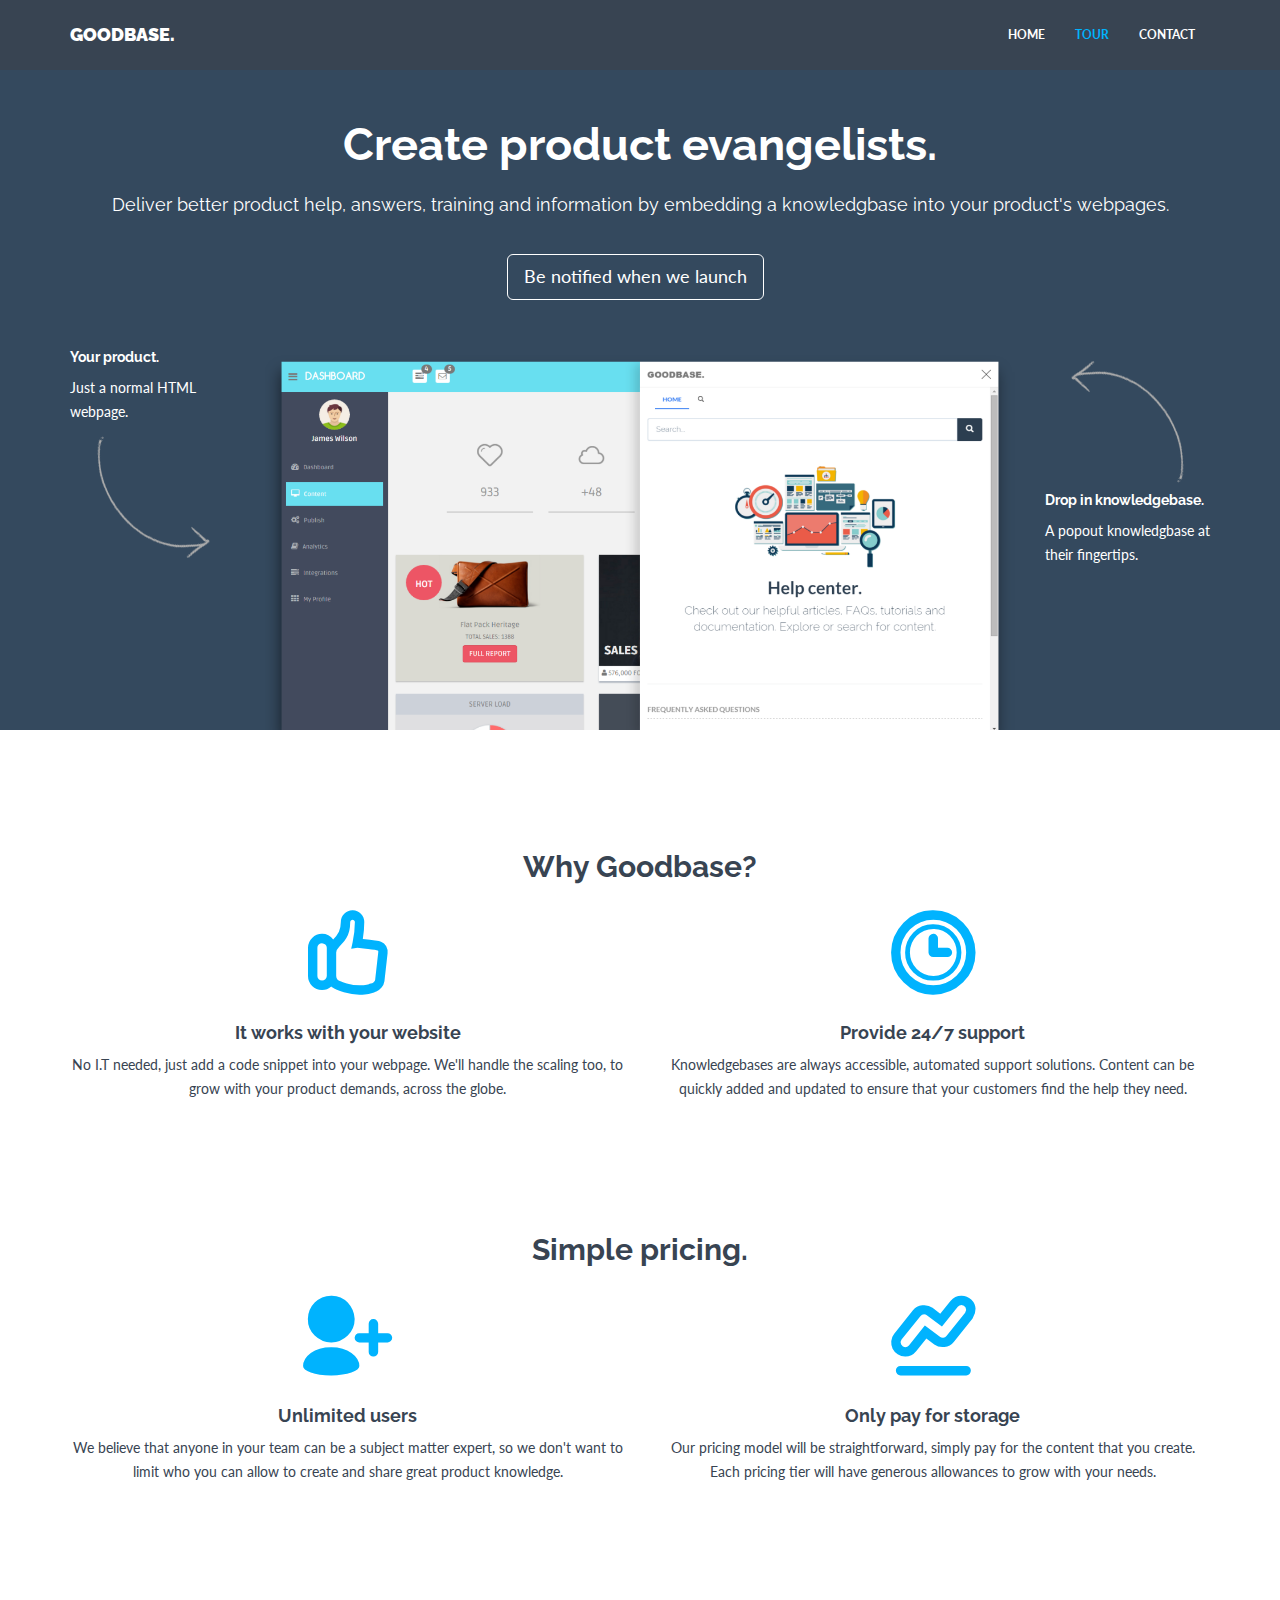
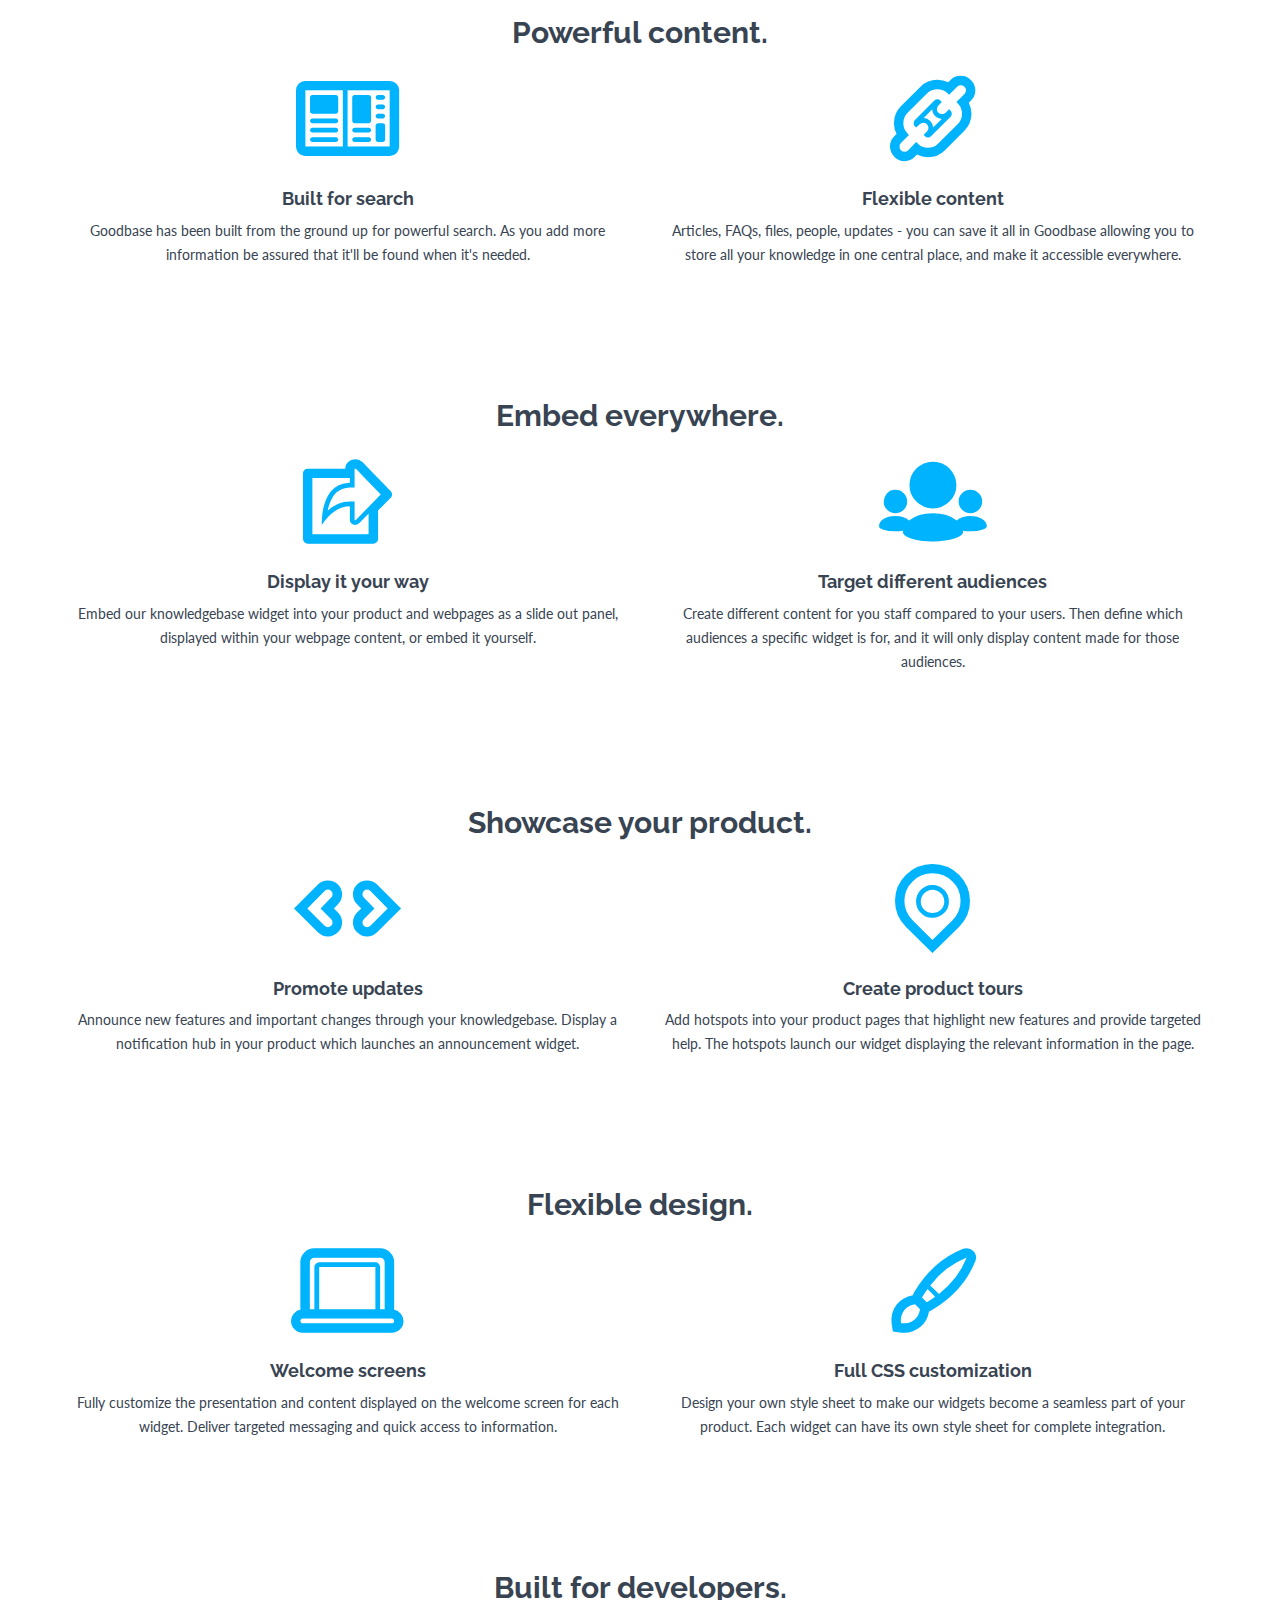
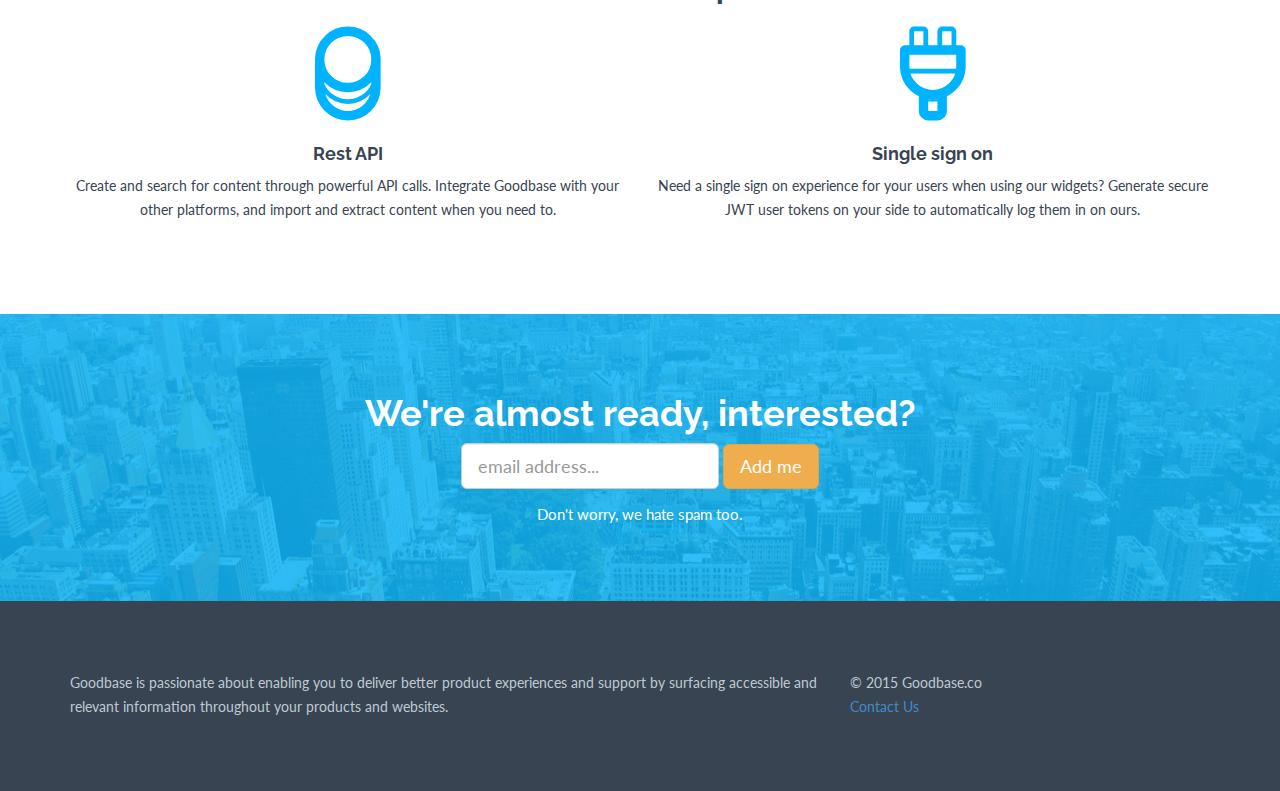
==== tour.html @ d30fa62b "Updated tour + GA code" ====
<!DOCTYPE html>
<html lang="en">
  <head>
    <meta charset="utf-8">
    <meta http-equiv="X-UA-Compatible" content="IE=edge">
    <meta name="viewport" content="width=device-width, initial-scale=1">

	<meta name="description" content="Create product evangelists. Deliver better product help, answers, training and information by embedding a knowledgbase into every webpage.">
	<meta name="keywords" content="">

	<!-- Facebook Metadata /-->
	<meta property="fb:page_id" content="">
	<meta property="og:image" content="">
	<meta property="og:description" content="Create product evangelists. Deliver better product help, answers, training and information by embedding a knowledgbase into every webpage.">
	<meta property="og:title" content="Goodbase. Deliver better product help through embeddable knowledgbases.">

	<!-- Google+ Metadata /-->
	<meta itemprop="name" content="Goodbase. Deliver better product help through embeddable knowledgbases.">
	<meta itemprop="description" content="Create product evangelists. Deliver better product help, answers, training and information by embedding a knowledgbase into every webpage.">
	<meta itemprop="image" content="">	
	
    <link rel="shortcut icon" href="assets/ico/favicon.png" type="image/x-icon">

    <title>Goodbase. Deliver better product help through embeddable knowledgbases.</title>

    <!-- Bootstrap core CSS -->
	<link rel="stylesheet" href="https://maxcdn.bootstrapcdn.com/font-awesome/4.4.0/css/font-awesome.min.css">
    <link href="assets/css/bootstrap.css" rel="stylesheet">

    <!-- Custom styles for this template -->
    <link href="assets/css/style.css" rel="stylesheet">
	
	<style>
	@font-face {
		  font-family: 'fontello';
		  src: url('assets/fonts/fontello/font/fontello.eot?59121317');
		  src: url('assets/fonts/fontello/font/fontello.eot?59121317#iefix') format('embedded-opentype'),
			   url('assets/fonts/fontello/font/fontello.woff?59121317') format('woff'),
			   url('assets/fonts/fontello/font/fontello.ttf?59121317') format('truetype'),
			   url('assets/fonts/fontello/font/fontello.svg?59121317#fontello') format('svg');
		  font-weight: normal;
		  font-style: normal;
    }

    .demo-icon
    {
		  font-family: "fontello";
		  font-style: normal;
		  font-weight: normal;
		  speak: none;
		 
		  display: inline-block;
		  text-decoration: inherit;
		  text-align: center;
		  /* opacity: .8; */
		 
		  /* For safety - reset parent styles, that can break glyph codes*/
		  font-variant: normal;
		  text-transform: none;
		 
		  /* fix buttons height, for twitter bootstrap */
		  line-height: 1em;
		 
		  /* You can be more comfortable with increased icons size */
		  /* font-size: 120%; */
		 
		  /* Font smoothing. That was taken from TWBS */
		  -webkit-font-smoothing: antialiased;
		  -moz-osx-font-smoothing: grayscale;
		 
		  /* Uncomment for 3D effect */
		  /* text-shadow: 1px 1px 1px rgba(127, 127, 127, 0.3); */
    }	
	
	#service i {
		color: #00b3fe;
		font-size: 90px;
	}	
	</style>

    <!-- Just for debugging purposes. Don't actually copy this line! -->
    <!--[if lt IE 9]><script src="../../assets/js/ie8-responsive-file-warning.js"></script><![endif]-->

    <!-- HTML5 shim and Respond.js IE8 support of HTML5 elements and media queries -->
    <!--[if lt IE 9]>
      <script src="https://oss.maxcdn.com/libs/html5shiv/3.7.0/html5shiv.js"></script>
      <script src="https://oss.maxcdn.com/libs/respond.js/1.4.2/respond.min.js"></script>
    <![endif]-->
    
    <script src="assets/js/modernizr.js"></script>
  </head>

  <body>

    <!-- Fixed navbar -->
    <div class="navbar navbar-default navbar-fixed-top" role="navigation">
      <div class="container">
        <div class="navbar-header">
          <button type="button" class="navbar-toggle" data-toggle="collapse" data-target=".navbar-collapse">
            <span class="sr-only">Toggle navigation</span>
            <span class="icon-bar"></span>
            <span class="icon-bar"></span>
            <span class="icon-bar"></span>
          </button>
          <a class="navbar-brand" href="index.html">GOODBASE.</a>
        </div>
        <div class="navbar-collapse collapse navbar-right">
          <ul class="nav navbar-nav">
            <li><a href="index.html">HOME</a></li>
			<li class="active"><a href="tour.html">TOUR</a></li>
            <li><a href="mailto:hello@goodbase.co">CONTACT</a></li>
          </ul>
        </div><!--/.nav-collapse -->
      </div>
    </div>

	<!-- *****************************************************************************************************************
	 HEADERWRAP
	 ***************************************************************************************************************** -->
	<div id="headerwrap">
	    <div class="container">
	    	<div class="row centered">
	    		<div class="col-lg-12">
					<h1>Create product evangelists.</h1>
					<h3>Deliver better product help, answers, training and information by embedding a knowledgbase into your product's webpages.</h3>
					
					<div style="margin-top: 40px; margin-bottom: 20px;">
						<button class="btn btn-lg btn-warn" style="margin-right: 10px;" onclick="$('html, body').animate({ scrollTop: $(document).height() }, 'slow'); return false;">Be notified when we launch</button>
					</div>					
					
					<br>
	    		</div>
	    		
	    		<div class="col-lg-2">
	    			<h5>Your product.</h5>
	    			<p>Just a normal HTML webpage.</p>
	    			<img class="hidden-xs hidden-sm hidden-md" src="assets/img/arrow1.png">
	    		</div>
	    		<div class="col-lg-8">
	    			<img class="img-responsive" src="assets/img/image3355.png" alt="">
	    		</div>
	    		<div class="col-lg-2">
	    			<br>
	    			<img class="hidden-xs hidden-sm hidden-md" src="assets/img/arrow2.png">
	    			<h5>Drop in knowledgebase.</h5>
	    			<p>A popout knowledgbase at their fingertips.</p>
	    		</div>
	    	</div>
	    </div> <!--/ .container -->
	</div>	 
	
	<!-- *****************************************************************************************************************
	 SERVICE LOGOS
	 ***************************************************************************************************************** -->
	 
	 <div id="service">
	 	<div class="container">
 			<div class="row centered">
				<h2>Why Goodbase?</h2>
				
 				<div class="col-md-6">
 					<i class="demo-icon icon-thumbs-up">&#xe801;</i>
 					<h4>It works with your website</h4>
 					<p>No I.T needed, just add a code snippet into your webpage. We'll handle the scaling too, to grow with your product demands, across the globe.</p>
 				</div>
 				<div class="col-md-6">
 					<i class="demo-icon icon-clock">&#xe800;</i>
 					<h4>Provide 24/7 support</h4>
 					<p>Knowledgebases are always accessible, automated support solutions. Content can be quickly added and updated to ensure that your customers find the help they need.</p>
 				</div>	 				
	 		</div>
	 	</div><! --/container -->
	 </div><! --/service -->	

	 <div id="service">
	 	<div class="container">
 			<div class="row centered">
				<h2>Simple pricing.</h2>
				
 				<div class="col-md-6">
 					<i class="demo-icon icon-user-add">&#xe80c;</i>
 					<h4>Unlimited users</h4>
 					<p>We believe that anyone in your team can be a subject matter expert, so we don't want to limit who you can allow to create and share great product knowledge.</p>
 				</div>
 				<div class="col-md-6">
 					<i class="demo-icon icon-chart-outline">&#xe80d;</i>
 					<h4>Only pay for storage</h4>
 					<p>Our pricing model will be straightforward, simply pay for the content that you create. Each pricing tier will have generous allowances to grow with your needs.</p>
 				</div>	 				
	 		</div>
	 	</div><! --/container -->
	 </div><! --/service -->		 

	 <div id="service">
	 	<div class="container">
 			<div class="row centered">
				<h2>Powerful content.</h2>

 				<div class="col-md-6">
 					<i class="demo-icon icon-news">&#xe804;</i>
 					<h4>Built for search</h4>
 					<p>Goodbase has been built from the ground up for powerful search. As you add more information be assured that it'll be found when it's needed.</p>
 				</div>
 				<div class="col-md-6">
 					<i class="demo-icon icon-link-outline">&#xe805;</i>
 					<h4>Flexible content</h4>
 					<p>Articles, FAQs, files, people, updates - you can save it all in Goodbase allowing you to store all your knowledge in one central place, and make it accessible everywhere.</p>
 				</div>	 				
	 		</div>
	 	</div><! --/container -->
	 </div><! --/service -->	

	 <div id="service">
	 	<div class="container">
 			<div class="row centered">
				<h2>Embed everywhere.</h2>

 				<div class="col-md-6">
 					<i class="demo-icon icon-export-outline">&#xe808;</i>
 					<h4>Display it your way</h4>
 					<p>Embed our knowledgebase widget into your product and webpages as a slide out panel, displayed within your webpage content, or embed it yourself.</p>
 				</div>
 				<div class="col-md-6">
 					<i class="demo-icon icon-users">&#xe807;</i>
 					<h4>Target different audiences</h4>
 					<p>Create different content for you staff compared to your users. Then define which audiences a specific widget is for, and it will only display content made for those audiences.</p>
 				</div>	 				
	 		</div>
	 	</div><! --/container -->
	 </div><! --/service -->	

	 <div id="service">
	 	<div class="container">
 			<div class="row centered">
				<h2>Showcase your product.</h2>

 				<div class="col-md-6">
 					<i class="demo-icon icon-code-outline">&#xe806;</i>
 					<h4>Promote updates</h4>
 					<p>Announce new features and important changes through your knowledgebase. Display a notification hub in your product which launches an announcement widget.</p>
 				</div>
 				<div class="col-md-6">
 					<i class="demo-icon icon-location-outline">&#xe809;</i>
 					<h4>Create product tours</h4>
 					<p>Add hotspots into your product pages that highlight new features and provide targeted help. The hotspots launch our widget displaying the relevant information in the page.</p>
 				</div>	 				
	 		</div>
	 	</div><! --/container -->
	 </div><! --/service -->

	 <div id="service">
	 	<div class="container">
 			<div class="row centered">
				<h2>Flexible design.</h2>

 				<div class="col-md-6">
 					<i class="demo-icon icon-laptop">&#xe80a;</i>
 					<h4>Welcome screens</h4>
 					<p>Fully customize the presentation and content displayed on the welcome screen for each widget. Deliver targeted messaging and quick access to information.</p>
 				</div>
 				<div class="col-md-6">
 					<i class="demo-icon icon-brush">&#xe80b;</i>
 					<h4>Full CSS customization</h4>
 					<p>Design your own style sheet to make our widgets become a seamless part of your product. Each widget can have its own style sheet for complete integration.</p>
 				</div>	 				
	 		</div>
	 	</div><! --/container -->
	 </div><! --/service -->	

	 <div id="service">
	 	<div class="container">
 			<div class="row centered">
				<h2>Built for developers.</h2>

 				<div class="col-md-6">
 					<i class="demo-icon icon-database">&#xe803;</i>
 					<h4>Rest API</h4>
 					<p>Create and search for content through powerful API calls. Integrate Goodbase with your other platforms, and import and extract content when you need to.</p>
 				</div>
 				<div class="col-md-6">
 					<i class="demo-icon icon-plug">&#xe80e;</i>
 					<h4>Single sign on</h4>
 					<p>Need a single sign on experience for your users when using our widgets? Generate secure JWT user tokens on your side to automatically log them in on ours.</p>
 				</div>	 				
	 		</div>
	 	</div><! --/container -->
	 </div><! --/service -->		 
	  	 
	 
	<!-- *****************************************************************************************************************
	 TESTIMONIALS
	 ***************************************************************************************************************** -->

	 <div id="twrap">
	 	<div class="container centered">
	 		<div class="row">
	 			<div class="col-lg-8 col-lg-offset-2">
					<h1 style="color: #fff;">We're almost ready, interested?</h1>

					<!-- Begin the Form --> 			
					<form id="mc-form" action="http://goodbase.us12.list-manage.com/subscribe/post" method="post" class="form-inline">
						<!-- Input of E-Mail --> 
						<div class="form-group">		
							<input id="mc-email" name="email" class="form-control input-lg" type="email" placeholder="email address...">			
						</div>			
						<!-- Send Button -->			
						<div class="form-group">			
							 <button name="send" type="submit" class="btn btn-warning btn-lg">Add me</button>			
						</div>		
						
						<input type="hidden" name="u" value="bdab701926ed905ad9d76db5b">
						<input type="hidden" name="id" value="03a71bf733">		        			 
					</form> 
					<!-- End of the Form --> 			
					
					<!-- Text Promise we do not spam -->
					<div>		
						<p class="spam">Don't worry, we hate spam too.</p>		
					</div>					
					
	 			</div>
	 		</div><! --/row -->
	 	</div><! --/container -->
	 </div><! --/twrap -->		 

	<!-- *****************************************************************************************************************
	 FOOTER
	 ***************************************************************************************************************** -->
	 <div id="footerwrap">
	 	<div class="container">
		 	<div class="row">
		 		<div class="col-lg-8">
		 			<p>Goodbase is passionate about enabling you to deliver better product experiences and support by surfacing accessible and relevant information throughout your products and websites.</p>
		 		</div>
		 		<div class="col-lg-4">
		 			<p>
						© 2015 Goodbase.co<br/>
		 				<a href="mailto:hello@goodbase.co" class="open">Contact Us</a>
		 			</p>
		 		</div>
		 	
		 	</div><! --/row -->
	 	</div><! --/container -->
	 </div><! --/footerwrap -->
	 
    <!-- Bootstrap core JavaScript
    ================================================== -->
    <!-- Placed at the end of the document so the pages load faster -->
    <script src="https://ajax.googleapis.com/ajax/libs/jquery/1.11.0/jquery.min.js"></script>
    <script src="assets/js/bootstrap.min.js"></script>
	<script src="assets/js/jquery.ajaxchimp.js"></script>
	
	<script src="assets/js/retina-1.1.0.js"></script>
	<script src="assets/js/jquery.hoverdir.js"></script>
	<script src="assets/js/jquery.hoverex.min.js"></script>
	<script src="assets/js/jquery.prettyPhoto.js"></script>
  	<script src="assets/js/jquery.isotope.min.js"></script>
  	<script src="assets/js/custom.js"></script>

	<script>
	  (function(i,s,o,g,r,a,m){i['GoogleAnalyticsObject']=r;i[r]=i[r]||function(){
	  (i[r].q=i[r].q||[]).push(arguments)},i[r].l=1*new Date();a=s.createElement(o),
	  m=s.getElementsByTagName(o)[0];a.async=1;a.src=g;m.parentNode.insertBefore(a,m)
	  })(window,document,'script','//www.google-analytics.com/analytics.js','ga');

	  ga('create', 'UA-69988189-1', 'auto');
	  ga('send', 'pageview');

	</script>

  </body>
</html>
---- assets/css/style.css ----
/*	################################################################

	Author: Carlos Alvarez
	URL: http://alvarez.is

	Project Name: SOLID - Bootstrap 3 Theme
	Version: 1.0
	URL: http://alvarez.is
	
################################################################# */ 
@import url(http://fonts.googleapis.com/css?family=Raleway:400,700,900);
@import url(http://fonts.googleapis.com/css?family=Lato:400,900);
@import url("prettyPhoto.css") screen;
@import url("hoverex-all.css") screen;

/*	################################################################
	1. GENERAL STRUCTURES
################################################################# */
	* { 
		margin: 0;
		padding: 0px;
	} 

body { 
	background: #ffffff; 
	margin: 0; 
	height: 100%; 
	color: #384452;
	font-family: 'Lato', sans-serif;
	font-weight: 400;
	}

h1, h2, h3, h4, h5, h6 {
	font-family: 'Raleway', sans-serif;
	font-weight: 700;
}

p { 
	padding: 0; 
	margin-bottom: 12px; 
	font-family: 'Lato', sans-serif;
	font-weight: 400;
	font-size: 14px; 
	line-height: 24px;
	color: #384452; 
	margin-top: 10px; 
}

img {
	height: auto;
	max-width: 100%;
}

a { 
	padding: 0;
	margin: 0;
	text-decoration: none; 
	-webkit-transition: background-color .4s linear, color .4s linear;
	-moz-transition: background-color .4s linear, color .4s linear;
	-o-transition: background-color .4s linear, color .4s linear;
	-ms-transition: background-color .4s linear, color .4s linear;
	transition: background-color .4s linear, color .4s linear;
}
a:hover,
a:focus {
  text-decoration: none;
  color:#01b2fe;
}

::-moz-selection  {
	color: #fff;
	text-shadow:none;
	background:#2B2E31;
}
::selection {
	color: #fff;
	text-shadow:none;
	background:#2B2E31;
}

.centered {
	text-align: center
}

/*	################################################################
	BOOTSTRAP MODIFICATIONS & TWEAKS
################################################################# */
.navbar {
	min-height: 70px;
	padding-top: 10px;
	margin-bottom: 0px;
}

.navbar-brand {
	font-family: 'Raleway', sans-serif;
	font-weight: 900;
}

.navbar-header .navbar-brand {
	color: white;
}

.navbar-default .navbar-nav > li > a {
	color: white;
	font-weight: 700;
	font-size: 12px;
}

.navbar-default .navbar-nav > li > a:hover {
	color: #00b3fe;
}

.navbar-default .navbar-nav > .active > a, .navbar-default .navbar-nav > .active > a:hover, .navbar-default .navbar-nav > .active > a:focus {
	color: #00b3fe;
	background-color: transparent;
}

.navbar-default {
	background-color: #384452;
	border-color: transparent;
}

.dropdown-menu {
	background: #384452;
}

.dropdown-menu > li > a {
	color: white;
	font-weight: 700;
	font-size: 12px;
}

.btn-theme {
  color: #fff;
  background-color: #384452;
  border-color: #384452;
  margin: 4px;
}
.btn-theme:hover,
.btn-theme:focus,
.btn-theme:active,
.btn-theme.active,
.open .dropdown-toggle.btn-theme {
  color: #fff;
  background-color: #00b3fe;
  border-color: #00b3fe;
}

.dmbutton:hover,
.dmbutton:active,
.dmbutton:focus{
	color: #ffffff;
	background-color: #222222;
	border-color: #ffffff;
}
.dmbutton {
	background:rgba(0, 0, 0, 0);
	border: 1px solid #ffffff;
	color: #ffffff;
	-webkit-border-radius: 2px;
	border-radius: 2px;
	padding-top: 1.025rem;
	padding-right: 2.25rem;
	letter-spacing:0.85px;
	padding-bottom: 1.0875rem;
	padding-left: 2.25rem;
	font-size: 1.55rem;
	cursor: pointer;
	font-weight: normal;
	line-height: normal;
	margin: 0 0 1.25rem;
	text-decoration: none;
	text-align: center;
	display: inline-block;
	-webkit-transition: background-color 300ms ease-out;
	-moz-transition: background-color 300ms ease-out;
	transition: background-color 300ms ease-out;
	-webkit-appearance: none;
	font-weight: normal !important;
}

.mtb {
	margin-top: 80px;
	margin-bottom: 80px;
}

.mb {
	margin-bottom: 60px;
}

.mt {
	margin-top: 60px;
}

.hline {
	border-bottom: 2px solid #384452;
}

.hline-w {
	border-bottom: 2px solid #ffffff;
	margin-bottom: 25px;
}
/*	################################################################
	SITE WRAPS
################################################################# */

#headerwrap {
	background-color: #00b3fe;
	min-height: 550px;
	padding-top: 100px;
	padding-bottom: 0px;
	text-align: center;
}

#headerwrap h3, h5 {
	color: white;
	font-weight: 400;
}

#headerwrap h1 {
	color: white;
	margin-bottom: 25px;
}

#headerwrap .img-responsive {
	margin: 0 auto;
}

/* Services Wrap */
#service {
	margin-top: 100px;
	margin-bottom: 80px;
}

#service i {
	color: #00b3fe;
	font-size: 60px;
	padding: 15px;
}

/* Portfolio Wrap */
#portfoliowrap {
	padding-top: 60px;
	margin-bottom: 60px;
	display: block;
	text-align: center
}

#portfoliowrap h3 {
	margin-bottom: 25px;
}

.portfolio {
	padding:0 !important;
	margin:0 !important;
	display:block;
}


.portfolio-item .title:before {border-radius:0; display:none}
.portfolio-item p {margin:0px 0 30px;}
.portfolio-item h3 {margin:-10px 0 10px; font-size:16px; text-transform:uppercase;}


.tpl6 h3
{
	color:#fff;
	margin:0;
	padding:40px 5px 0;
	font-size:16px;
	text-transform:uppercase;
}
.tpl6 .dmbutton
{
	display:inline-block;
	margin:30px 5px 20px 5px;
	font-size:13px;
}

.tpl6 .bg
{
	height:100%;
	width:100%;
	background-color:#00b3fe;
	background-color:rgba(0,179,254,.9);
	text-align:center;
}

/* Testimonials Wrap */
#twrap {
	background: url(../img/t-back.jpg) no-repeat center top;
	margin-top: 0px;
	padding-top:60px;
	padding-bottom:60px;
	text-align:center;
	background-attachment: relative;
	background-position: center center;
	width: 100%;
	
    -webkit-background-size: 100%;
    -moz-background-size: 100%;
    -o-background-size: 100%;
    background-size: 100%;

    -webkit-background-size: cover;
    -moz-background-size: cover;
    -o-background-size: cover;
    background-size: cover;
}

#twrap i {
	font-size: 50px;
	color: white;
	margin-bottom: 25px;
}

#twrap p {
	color: white;
	font-size: 15px;
	line-height: 30px;
}

/* clients logo */
#cwrap {
	background: #f7f7f7;
	margin-top: 0px;
	padding-top: 80px;
	padding-bottom: 100px;
}

#cwrap h3 {
	margin-bottom: 60px;
}

/* Footer */
#footerwrap {
	padding-top: 60px;
	padding-bottom: 60px;
	background: #384452;
}

#footerwrap p {
	color: #bfc9d3;
}

#footerwrap h4 {
	color: white;
}

#footerwrap i {
	font-size: 30px;
	color: #bfc9d3;
	padding-right: 25px;
}

#footerwrap i:hover {
	color: #00b3fe
}

/*	################################################################
	PAGE CONFIGURATIONS
################################################################# */
/* General Tweaks */

#blue {
	background: #00b3fe;
	margin-top: 60px;
	margin-bottom: 60px;
	padding-top: 25px;
	padding-bottom: 25px;
}

#blue h3 {
	color: white;
	margin-left: 15px;
}

.ctitle {
	color: #00b3fe;
	font-weight: 700;
	margin-bottom: 15px;
}

csmall {
	font-size: 12px;
	color: #b3b3b3;
}
csmall2 {
	font-size: 12px;
	color: #f39c12
}

.spacing {
	margin-top: 40px;
	margin-bottom: 40px;
}

.badge-theme {
	background: #00b3fe;
}

/* Contact Page */
#contactwrap {
	background: url(../img/contact.jpg) no-repeat center top;
	margin-top: -60px;
	padding-top:0px;
	text-align:center;
	background-attachment: relative;
	background-position: center center;
	min-height: 400px;
	width: 100%;
	
    -webkit-background-size: 100%;
    -moz-background-size: 100%;
    -o-background-size: 100%;
    background-size: 100%;

    -webkit-background-size: cover;
    -moz-background-size: cover;
    -o-background-size: cover;
    background-size: cover;
}

/* Blog Page */
.popular-posts { 
	margin: 0px;
	padding-left: 0px;
	}
	
.popular-posts li {
	list-style: none; 
	margin-bottom: 20px; 
	min-height: 70px;
}
.popular-posts li a, 
.popular-posts li a:hover {
	color:#2f2f2f; 
	text-decoration: none;
	}
	
.popular-posts li img {
	float: left; 
	margin-right: 20px;
	}
	
.popular-posts li em {
	font-family: 'Lato', sans-serif;
	font-size: 12px;
	color: #b3b3b3
	}

.popular-posts p {
	line-height: normal;
	margin-bottom: auto;
}	

.share i {
	padding-right: 15px;
	font-size: 18px;
}

.alignright {
  float: right;
}    
.badge-step { background-color:#00b3fe; font-size: 20px; }
#headerwrap {
	background-color: #34495e;
	padding-top: 60px;
}

#headerwrap h1 {
	margin-top: 60px;
	color: white;
	font-size: 45px;

}

#headerwrap h3 {
	color: white;
	font-size: 18px;
}

#headerwrap h5 {
	color: white;
	font-weight: 700;
	text-align: left;
}

#headerwrap p {
	text-align: left;
	color: white
} 

#headerwrap .btn {
	margin-right: 10px;
    background-color: transparent;
    border: 1px solid #fff;
    color: #fff;
}
#headerwrap .btn.dark {
	    background-color: #384452;
}

/* White Section */
#w {
	background: white;
	width: 100%;
	padding-top: 100px;
	padding-bottom: 100px;
}

#w .col-md-6 {
	padding-right: 0px;
}

#w p {
	color: #9f9f9f;
	font-size: 16px;
}


/* Blue Section - Picton */
#picton {
	background: #59ABE3;
	width: 100%;
	padding-top: 100px;
	padding-bottom: 100px;
	color: white;
}

#picton .col-md-6 {
	padding-left: 0px;
}

#picton p {
	color: #e9e9e9;
	font-size: 16px;
}

/* Blue Section - Curious */
#curious {
	background: #3498DB;
	width: 100%;
	padding-top: 100px;
	padding-bottom: 100px;
	color: white;
}

#curious .col-md-6 {
	padding-right: 0px;
}

#curious p {
	color: #e9e9e9;
	font-size: 16px;
}

/* Blue Section - Malibu */
#malibu {
	background: #6BB9F0;
	width: 100%;
	padding-top: 100px;
	padding-bottom: 100px;
	color: white;
}

#malibu .col-md-6 {
	padding-left: 0px;
}

#malibu p {
	color: #e9e9e9;
	font-size: 16px;
}

/* Blue Section - Jelly */
#jelly {
	background: #2574A9;
	width: 100%;
	padding-top: 100px;
	padding-bottom: 100px;
	color: white;
}

#jelly p {
	color: #e9e9e9;
	font-size: 16px;
}

#jelly h1 {
	font-size: 200px;
}

#jelly h3 {
	margin-top: 10px;
}
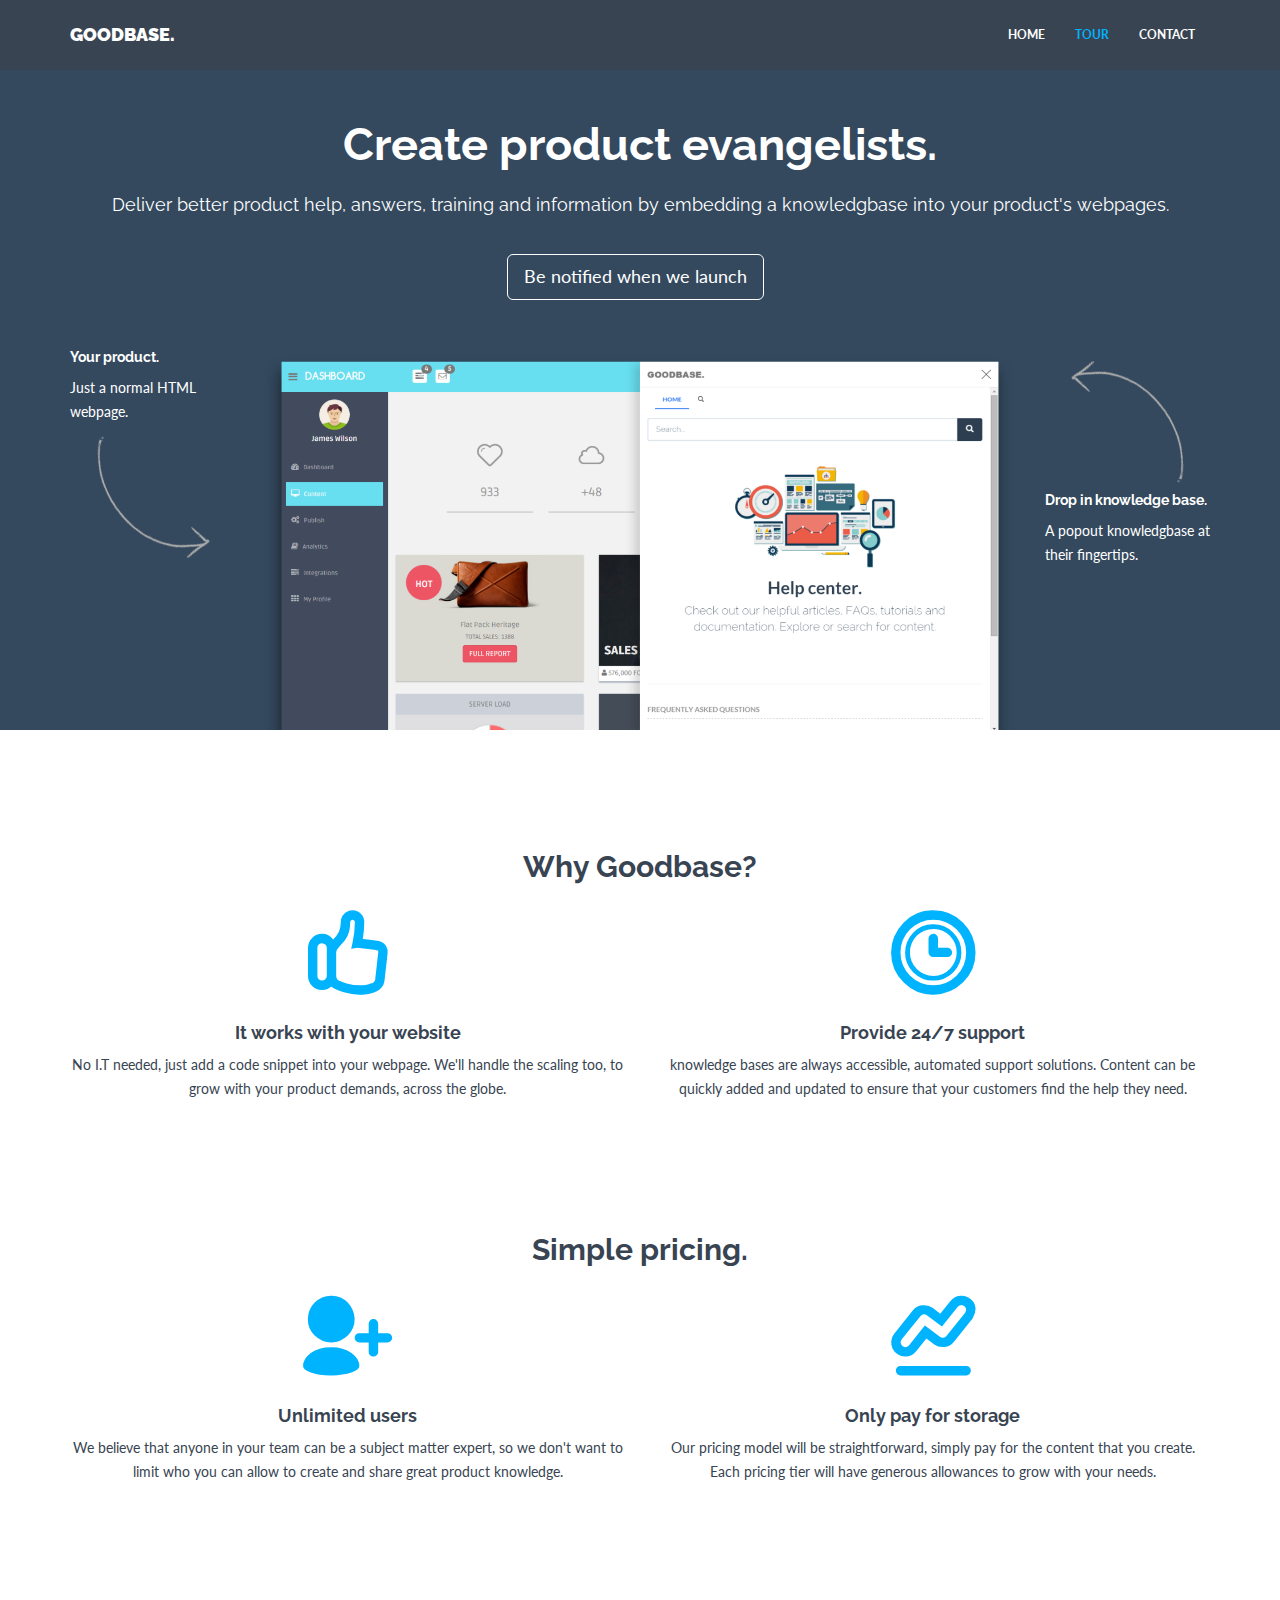
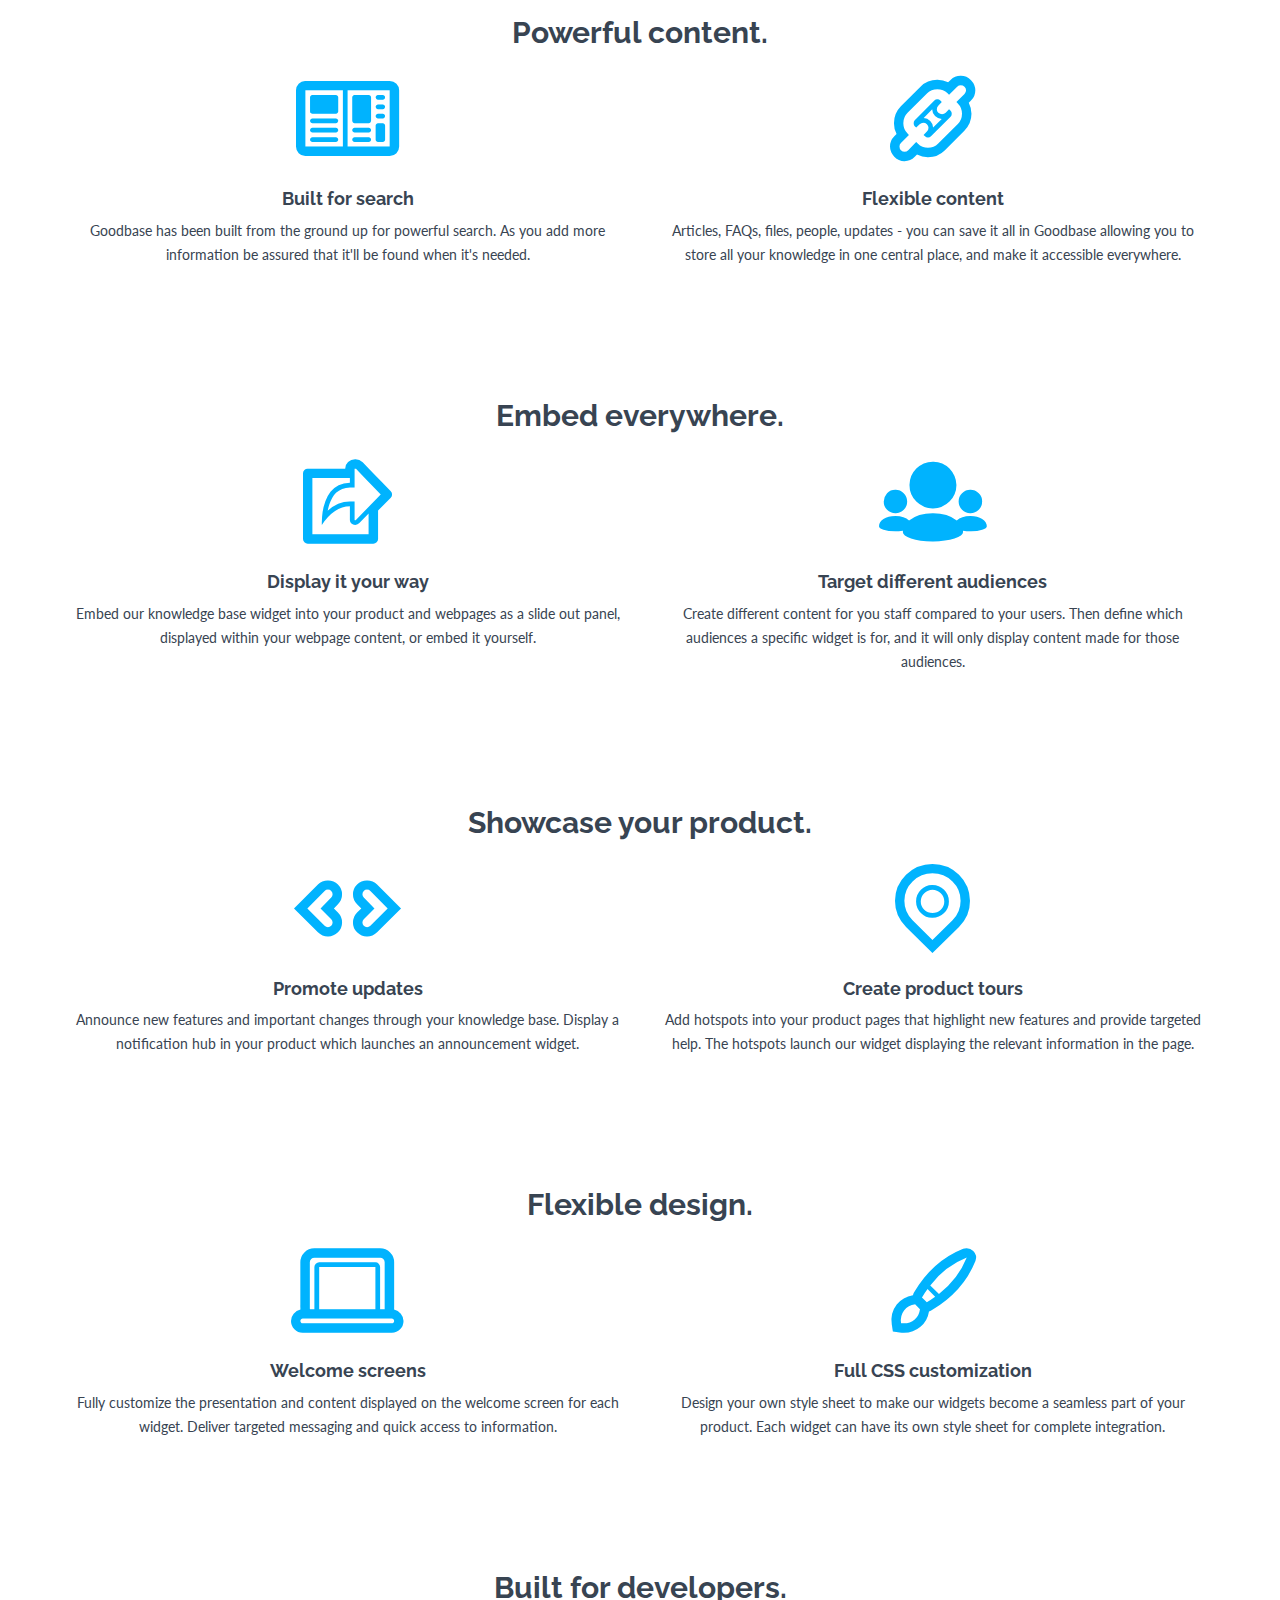
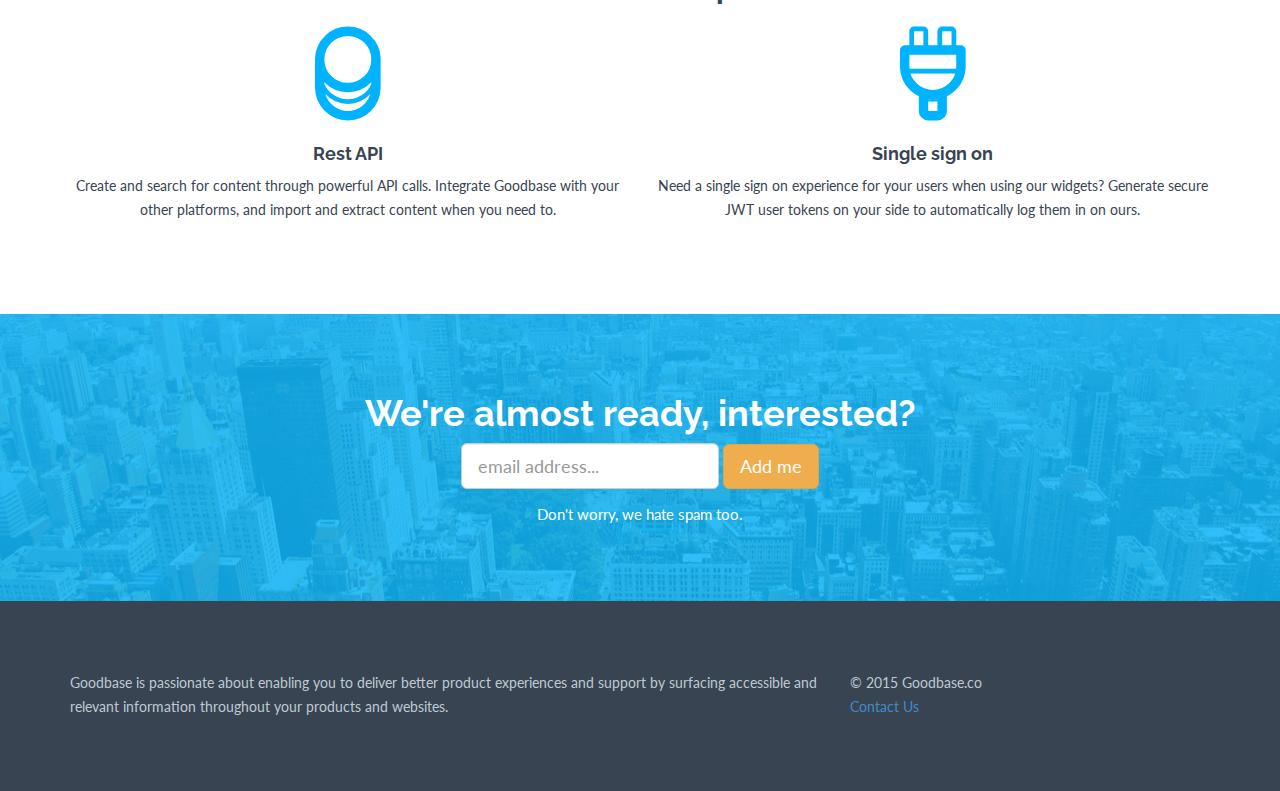
==== commit 9c035925: "Changed spelling" ====
--- a/tour.html
+++ b/tour.html
@@ -5,23 +5,23 @@
     <meta http-equiv="X-UA-Compatible" content="IE=edge">
     <meta name="viewport" content="width=device-width, initial-scale=1">
 
-	<meta name="description" content="Create product evangelists. Deliver better product help, answers, training and information by embedding a knowledgbase into every webpage.">
+	<meta name="description" content="Create product evangelists. Deliver better product help, answers, training and information by embedding a knowledge base into every webpage.">
 	<meta name="keywords" content="">
 
 	<!-- Facebook Metadata /-->
 	<meta property="fb:page_id" content="">
 	<meta property="og:image" content="">
-	<meta property="og:description" content="Create product evangelists. Deliver better product help, answers, training and information by embedding a knowledgbase into every webpage.">
-	<meta property="og:title" content="Goodbase. Deliver better product help through embeddable knowledgbases.">
+	<meta property="og:description" content="Create product evangelists. Deliver better product help, answers, training and information by embedding a knowledge base into every webpage.">
+	<meta property="og:title" content="Goodbase. Deliver better product help through embeddable knowledge bases.">
 
 	<!-- Google+ Metadata /-->
-	<meta itemprop="name" content="Goodbase. Deliver better product help through embeddable knowledgbases.">
-	<meta itemprop="description" content="Create product evangelists. Deliver better product help, answers, training and information by embedding a knowledgbase into every webpage.">
+	<meta itemprop="name" content="Goodbase. Deliver better product help through embeddable knowledge bases.">
+	<meta itemprop="description" content="Create product evangelists. Deliver better product help, answers, training and information by embedding a knowledge base into every webpage.">
 	<meta itemprop="image" content="">	
 	
-    <link rel="shortcut icon" href="assets/ico/favicon.png" type="image/x-icon">
-
-    <title>Goodbase. Deliver better product help through embeddable knowledgbases.</title>
+    <link rel="shortcut icon" href="assets/img/favicon.png" type="image/x-icon">
+
+    <title>Goodbase. Deliver better product help through embeddable knowledge bases.</title>
 
     <!-- Bootstrap core CSS -->
 	<link rel="stylesheet" href="https://maxcdn.bootstrapcdn.com/font-awesome/4.4.0/css/font-awesome.min.css">
@@ -142,7 +142,7 @@
 	    		<div class="col-lg-2">
 	    			<br>
 	    			<img class="hidden-xs hidden-sm hidden-md" src="assets/img/arrow2.png">
-	    			<h5>Drop in knowledgebase.</h5>
+	    			<h5>Drop in knowledge base.</h5>
 	    			<p>A popout knowledgbase at their fingertips.</p>
 	    		</div>
 	    	</div>
@@ -166,7 +166,7 @@
  				<div class="col-md-6">
  					<i class="demo-icon icon-clock">&#xe800;</i>
  					<h4>Provide 24/7 support</h4>
- 					<p>Knowledgebases are always accessible, automated support solutions. Content can be quickly added and updated to ensure that your customers find the help they need.</p>
+ 					<p>knowledge bases are always accessible, automated support solutions. Content can be quickly added and updated to ensure that your customers find the help they need.</p>
  				</div>	 				
 	 		</div>
 	 	</div><! --/container -->
@@ -218,7 +218,7 @@
  				<div class="col-md-6">
  					<i class="demo-icon icon-export-outline">&#xe808;</i>
  					<h4>Display it your way</h4>
- 					<p>Embed our knowledgebase widget into your product and webpages as a slide out panel, displayed within your webpage content, or embed it yourself.</p>
+ 					<p>Embed our knowledge base widget into your product and webpages as a slide out panel, displayed within your webpage content, or embed it yourself.</p>
  				</div>
  				<div class="col-md-6">
  					<i class="demo-icon icon-users">&#xe807;</i>
@@ -237,7 +237,7 @@
  				<div class="col-md-6">
  					<i class="demo-icon icon-code-outline">&#xe806;</i>
  					<h4>Promote updates</h4>
- 					<p>Announce new features and important changes through your knowledgebase. Display a notification hub in your product which launches an announcement widget.</p>
+ 					<p>Announce new features and important changes through your knowledge base. Display a notification hub in your product which launches an announcement widget.</p>
  				</div>
  				<div class="col-md-6">
  					<i class="demo-icon icon-location-outline">&#xe809;</i>
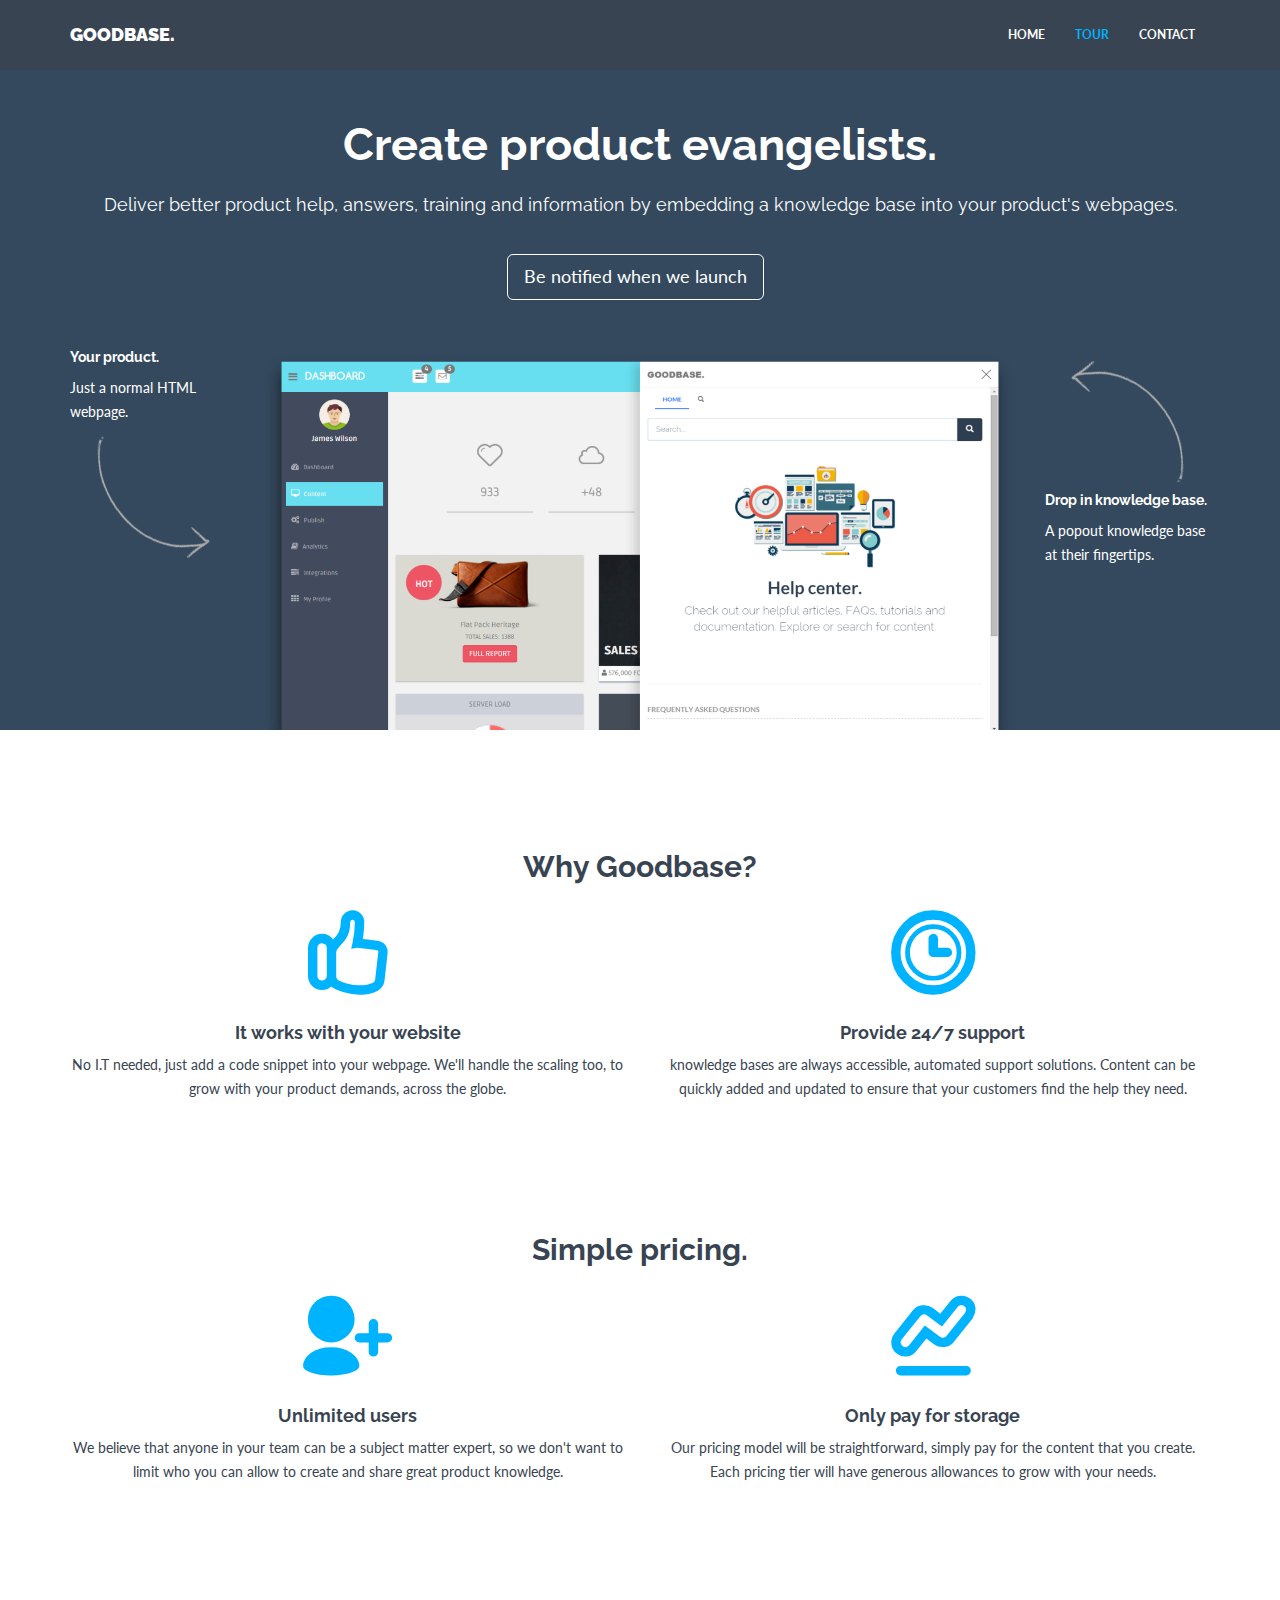
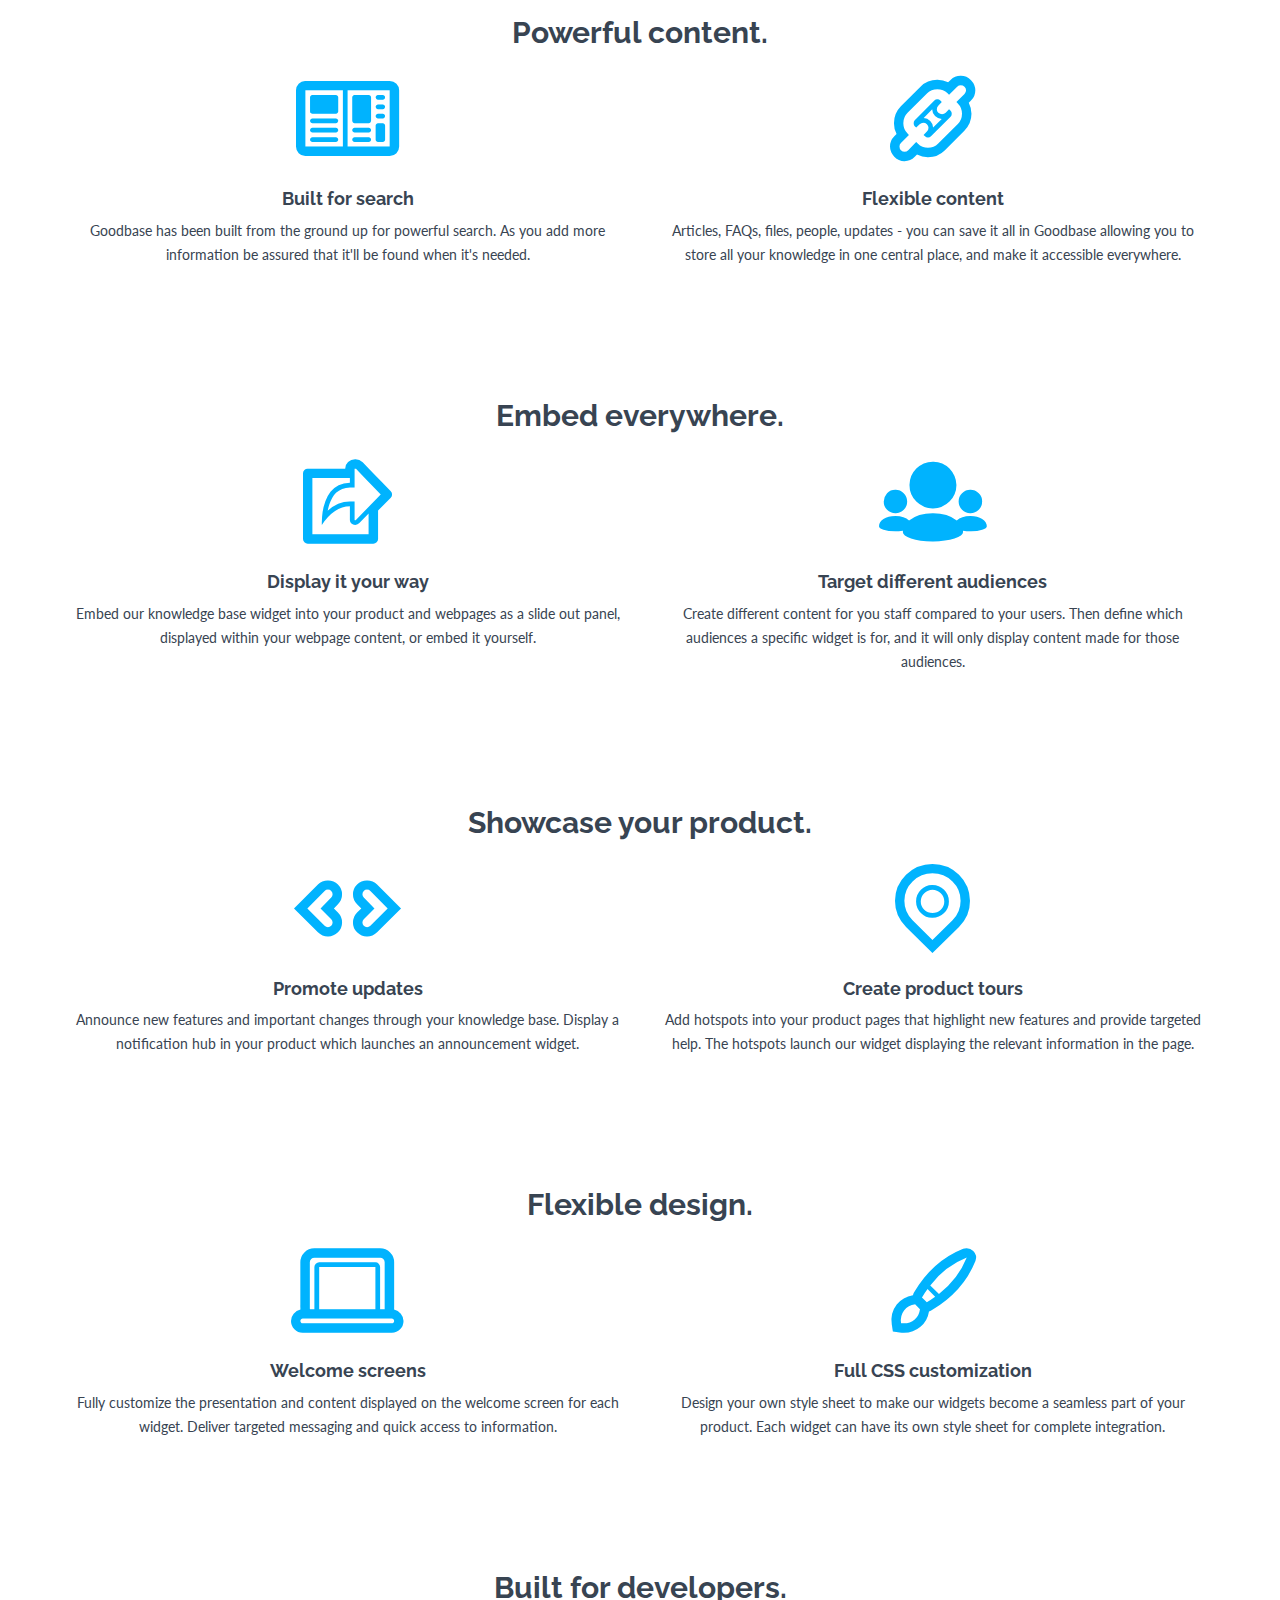
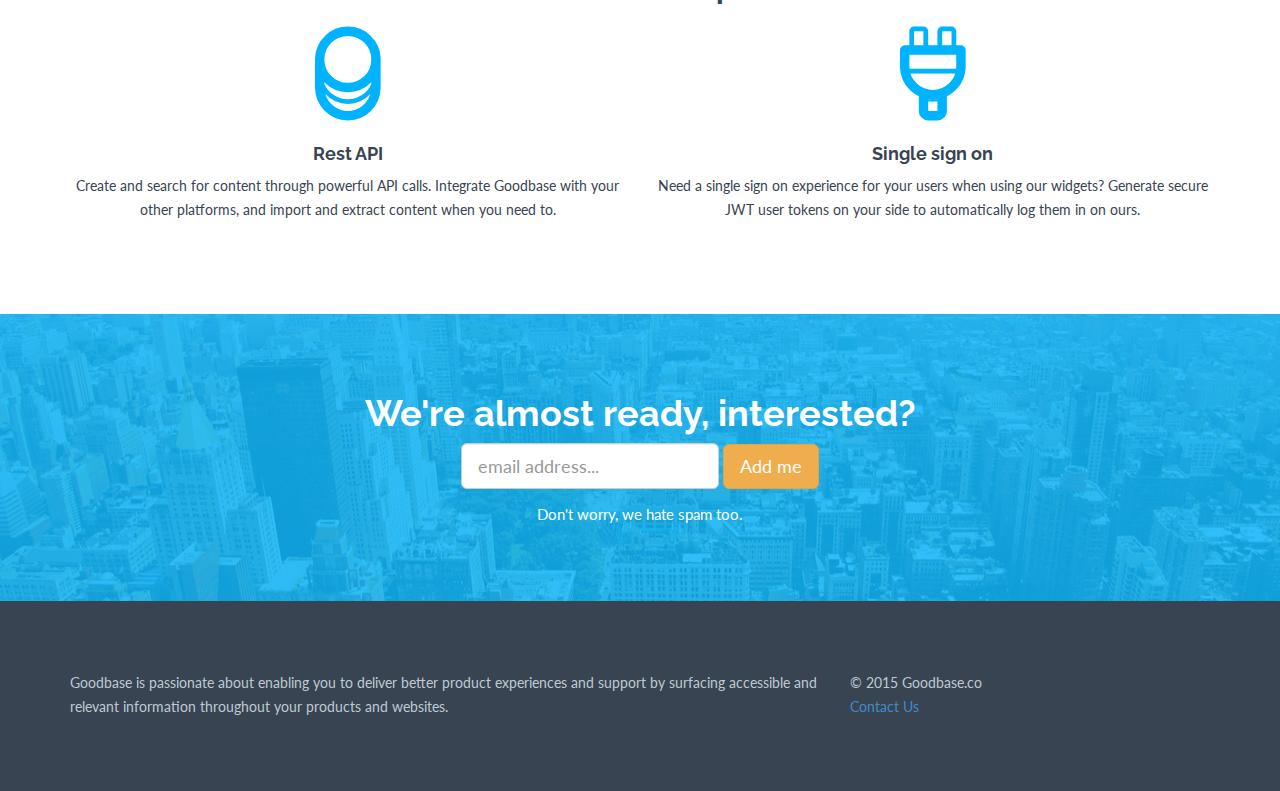
==== commit e92c5fad: "Spelling again." ====
--- a/tour.html
+++ b/tour.html
@@ -122,7 +122,7 @@
 	    	<div class="row centered">
 	    		<div class="col-lg-12">
 					<h1>Create product evangelists.</h1>
-					<h3>Deliver better product help, answers, training and information by embedding a knowledgbase into your product's webpages.</h3>
+					<h3>Deliver better product help, answers, training and information by embedding a knowledge base into your product's webpages.</h3>
 					
 					<div style="margin-top: 40px; margin-bottom: 20px;">
 						<button class="btn btn-lg btn-warn" style="margin-right: 10px;" onclick="$('html, body').animate({ scrollTop: $(document).height() }, 'slow'); return false;">Be notified when we launch</button>
@@ -143,7 +143,7 @@
 	    			<br>
 	    			<img class="hidden-xs hidden-sm hidden-md" src="assets/img/arrow2.png">
 	    			<h5>Drop in knowledge base.</h5>
-	    			<p>A popout knowledgbase at their fingertips.</p>
+	    			<p>A popout knowledge base at their fingertips.</p>
 	    		</div>
 	    	</div>
 	    </div> <!--/ .container -->
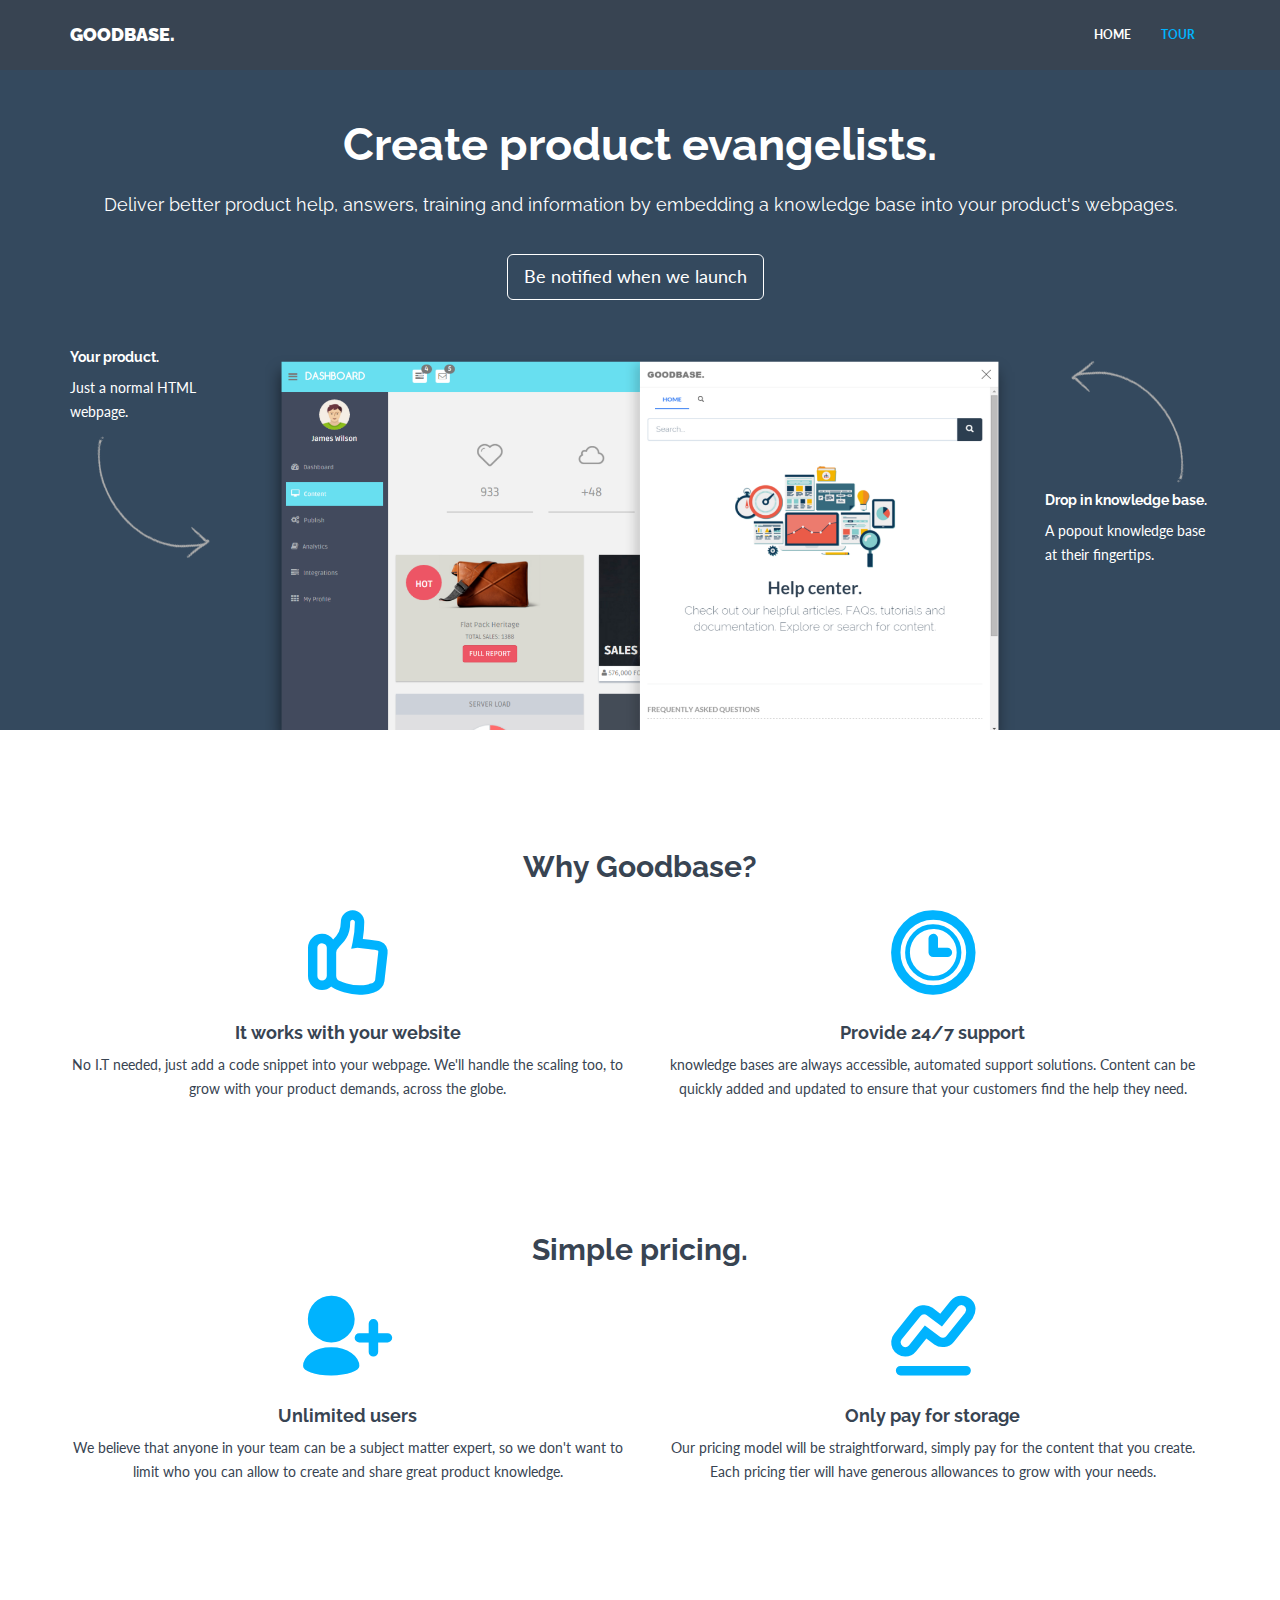
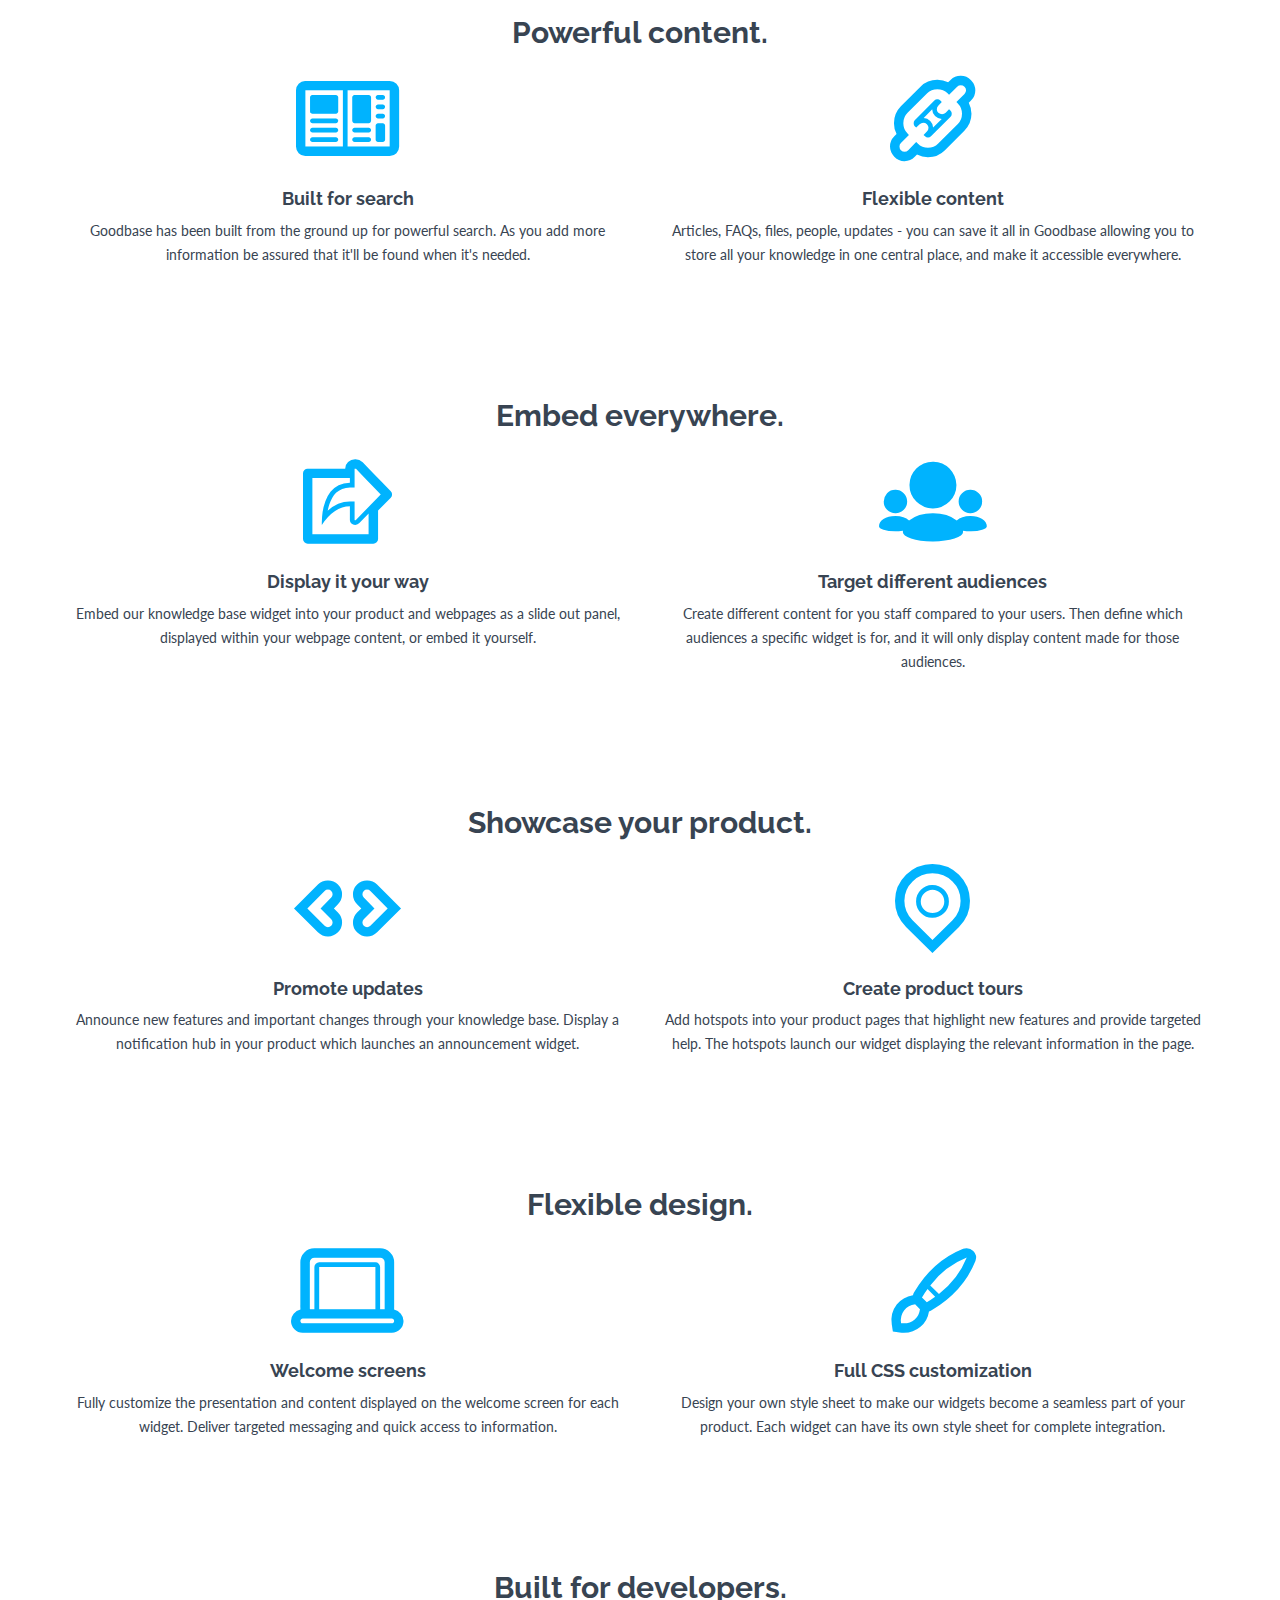
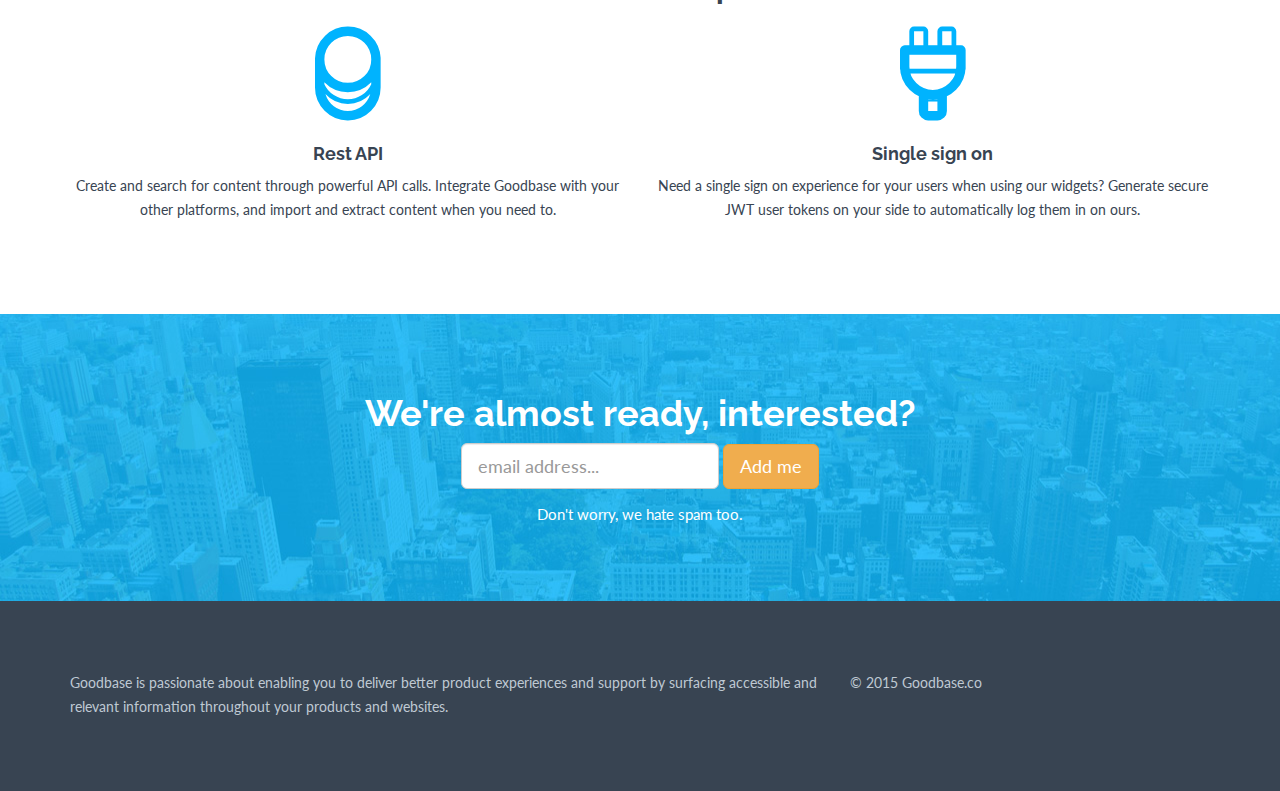
==== commit d7e51f52: "Removed contact details" ====
--- a/tour.html
+++ b/tour.html
@@ -108,7 +108,6 @@
           <ul class="nav navbar-nav">
             <li><a href="index.html">HOME</a></li>
 			<li class="active"><a href="tour.html">TOUR</a></li>
-            <li><a href="mailto:hello@goodbase.co">CONTACT</a></li>
           </ul>
         </div><!--/.nav-collapse -->
       </div>
@@ -334,8 +333,7 @@
 		 		</div>
 		 		<div class="col-lg-4">
 		 			<p>
-						© 2015 Goodbase.co<br/>
-		 				<a href="mailto:hello@goodbase.co" class="open">Contact Us</a>
+						© 2015 Goodbase.co
 		 			</p>
 		 		</div>
 		 	
